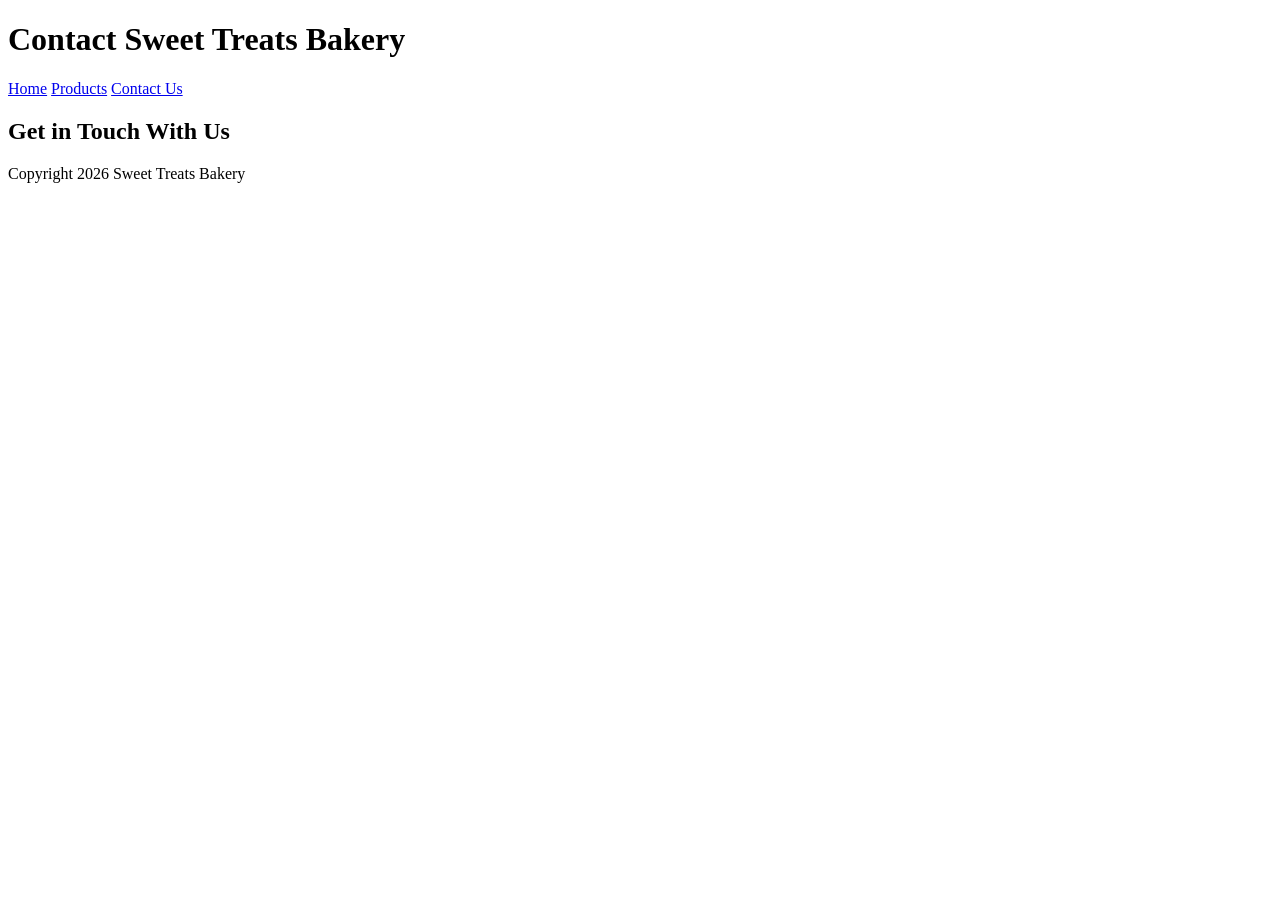
==== contact.html @ 8928def2 "Initial HTML structure created" ====
<!DOCTYPE html>
<html lang="en">
<head>
    <meta charset="UTF-8">
    <meta name="viewport" content="width=device-width, initial-scale=1.0">
    <title>Contact Us - Sweet Treats Bakery</title>
    <link rel="stylesheet" href="style.css">
    <script src="script.js" defer></script>
</head>
<body>

    <!-- Adiba Marzan - 2310806 -->

    <header>
        <h1>Contact Sweet Treats Bakery</h1>
    </header>

    <nav>
        <a href="index.html">Home</a>
        <a href="products.html">Products</a>
        <a href="contact.html">Contact Us</a>
    </nav>

    <main>
        <h2>Get in Touch With Us</h2>
    </main>

    <footer>
        <p>Copyright 2026 Sweet Treats Bakery</p>
    </footer>

</body>
</html>
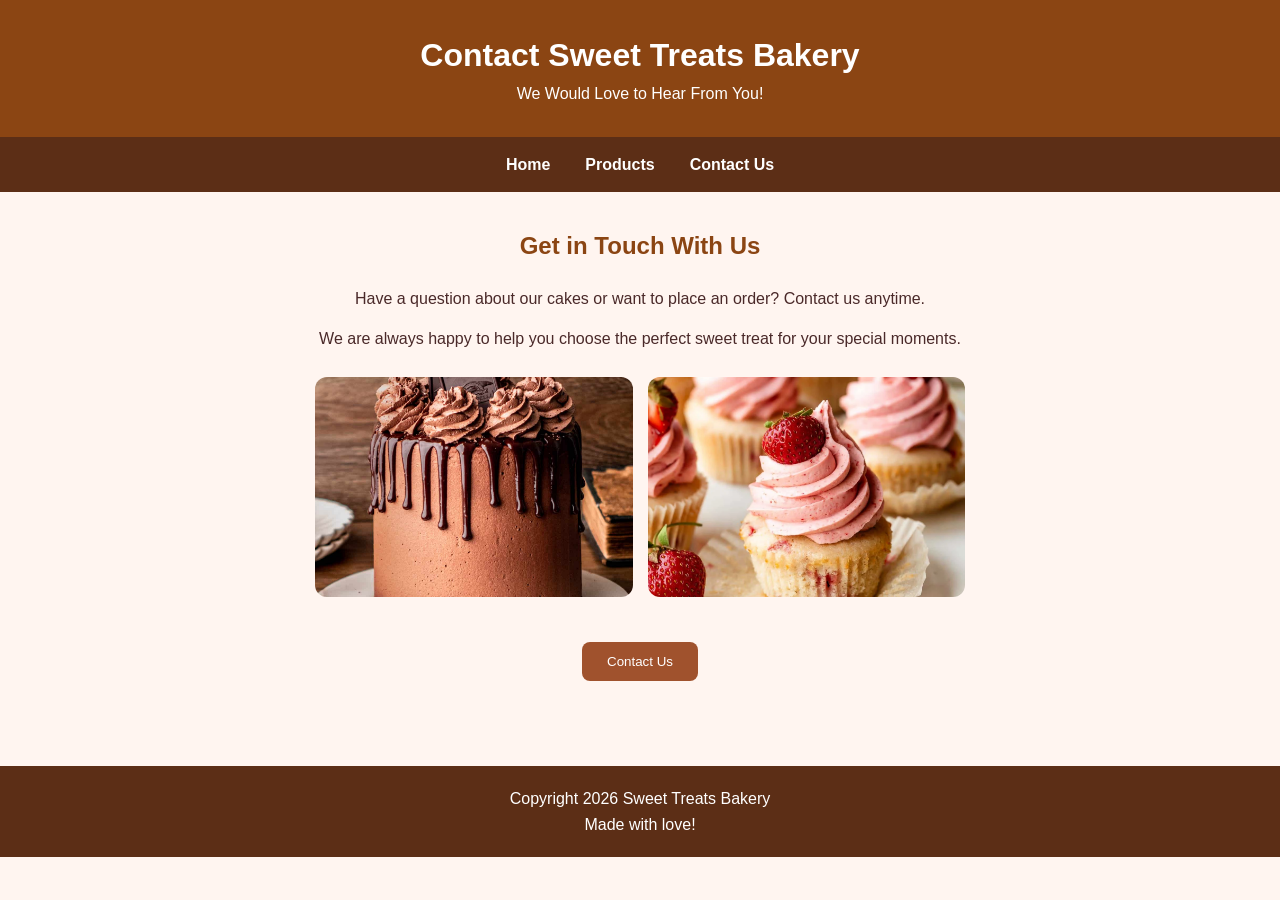
==== commit e385ba65: "Completed bakery website pages and design" ====
--- a/contact.html
+++ b/contact.html
@@ -14,6 +14,7 @@
 
     <header>
         <h1>Contact Sweet Treats Bakery</h1>
+        <p>We Would Love to Hear From You!</p>
     </header>
 
     <nav>
@@ -24,11 +25,23 @@
 
     <main>
         <h2>Get in Touch With Us</h2>
+
+        <p>Have a question about our cakes or want to place an order? Contact us anytime.</p>
+
+        <p>We are always happy to help you choose the perfect sweet treat for your special moments.</p>
+
+        <div class="contact-images">
+            <img src="images/cake1.jpg" alt="Bakery cake">
+            <img src="images/cupcake1.jpg" alt="Bakery cupcakes">
+        </div>
+
+        <button onclick="showContact()">Contact Us</button>
     </main>
 
     <footer>
         <p>Copyright 2026 Sweet Treats Bakery</p>
+        <p>Made with love!</p>
     </footer>
 
 </body>
-</html>
+</html>
--- a/style.css
+++ b/style.css
@@ -0,0 +1,121 @@
+* {
+    margin: 0;
+    padding: 0;
+    box-sizing: border-box;
+}
+
+body {
+    font-family: Arial, sans-serif;
+    background-color: #fff5f0;
+    color: #4a2929;
+    line-height: 1.6;
+}
+
+header {
+    background-color: #8b4513;
+    color: white;
+    text-align: center;
+    padding: 30px;
+}
+
+nav {
+    background-color: #5c2e16;
+    display: flex;
+    justify-content: center;
+    gap: 35px;
+    padding: 15px;
+}
+
+nav a {
+    color: white;
+    text-decoration: none;
+    font-weight: bold;
+}
+
+nav a:hover {
+    color: #ffd700;
+}
+
+main {
+    padding: 35px;
+    text-align: center;
+}
+
+h2 {
+    color: #8b4513;
+    margin-bottom: 20px;
+}
+
+main p {
+    margin: 15px auto;
+    max-width: 800px;
+}
+
+.home-section {
+    display: flex;
+    align-items: center;
+    justify-content: space-around;
+    gap: 30px;
+    flex-wrap: wrap;
+}
+
+.home-content {
+    flex: 1;
+    min-width: 250px;
+}
+
+.home-images,
+.product-images,
+.contact-images {
+    display: grid;
+    grid-template-columns: repeat(2, 1fr);
+    gap: 15px;
+    margin: 25px auto;
+    max-width: 650px;
+}
+
+img {
+    width: 100%;
+    height: 220px;
+    object-fit: cover;
+    border-radius: 12px;
+}
+
+button {
+    background-color: #a0522d;
+    color: white;
+    border: none;
+    padding: 12px 25px;
+    border-radius: 8px;
+    cursor: pointer;
+    margin: 20px;
+}
+
+button:hover {
+    background-color: #5c2e16;
+}
+
+footer {
+    background-color: #5c2e16;
+    color: white;
+    text-align: center;
+    padding: 20px;
+    margin-top: 30px;
+}
+
+@media (max-width: 600px) {
+    .home-section {
+        flex-direction: column;
+    }
+
+    nav {
+        gap: 15px;
+        flex-wrap: wrap;
+    }
+
+    .home-images,
+    .product-images,
+    .contact-images {
+        grid-template-columns: 1fr;
+    }
+}
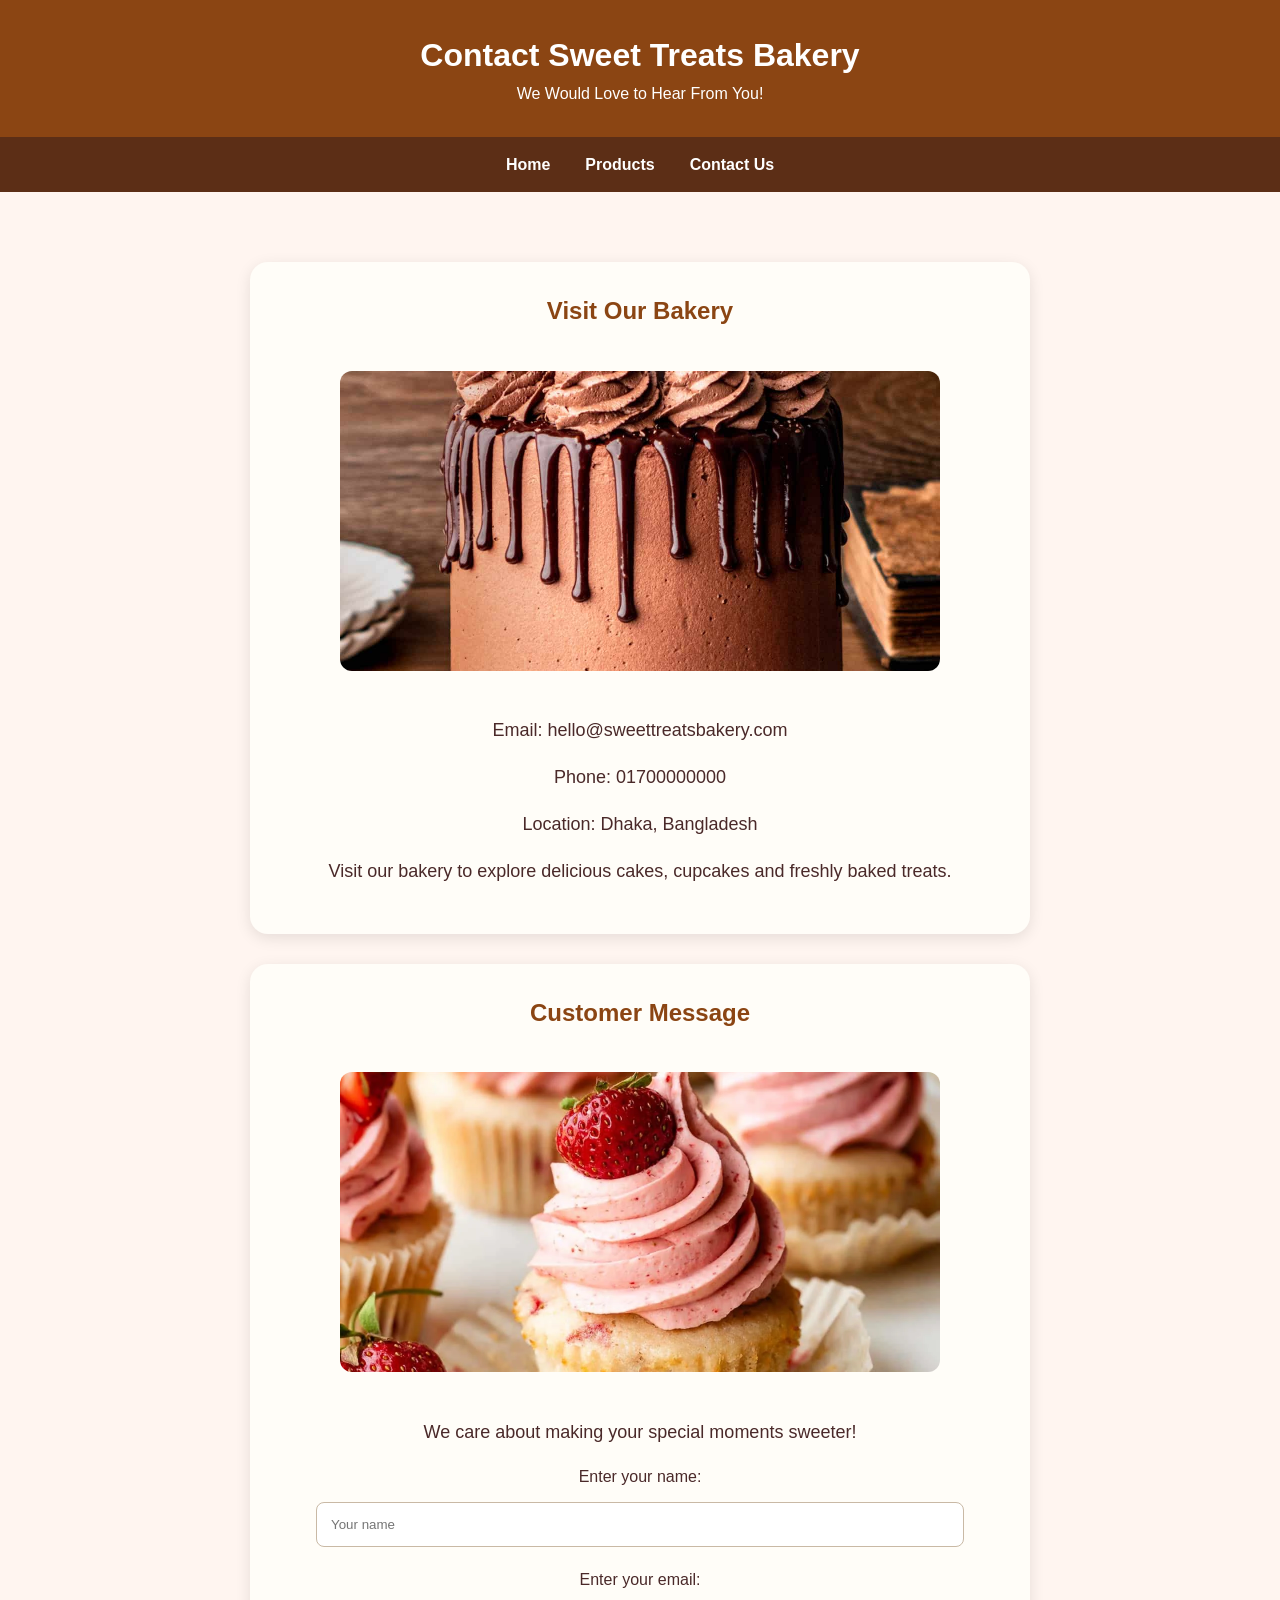
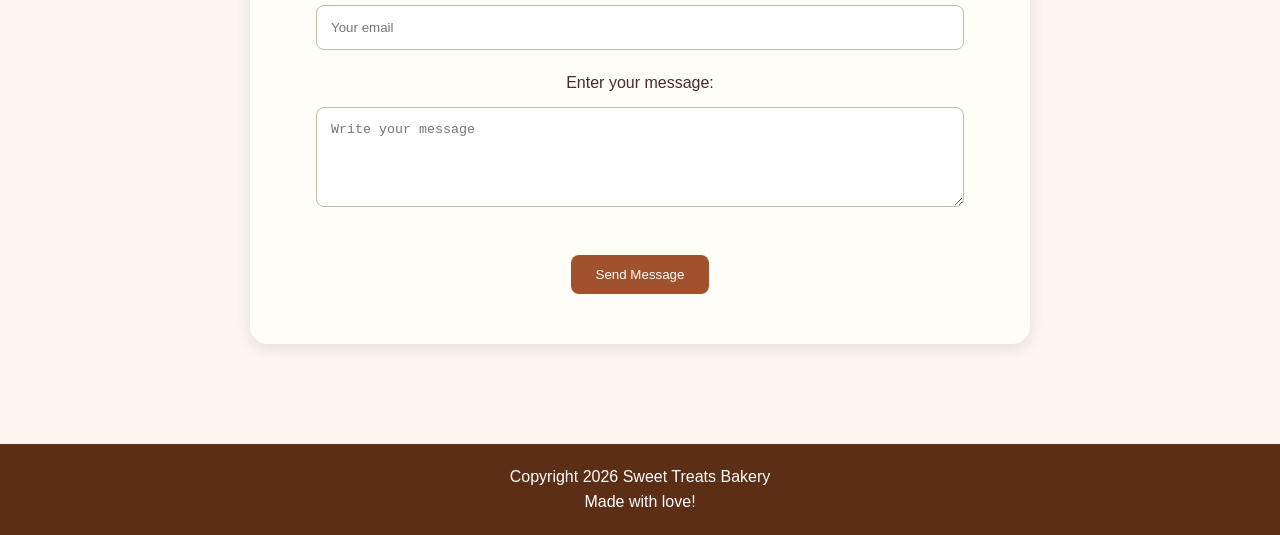
==== commit eb172656: "Added brownie product and updated products page" ====
--- a/contact.html
+++ b/contact.html
@@ -24,18 +24,49 @@
     </nav>
 
     <main>
-        <h2>Get in Touch With Us</h2>
+        
+<main class="contact-page">
 
-        <p>Have a question about our cakes or want to place an order? Contact us anytime.</p>
+    <section class="contact-card">
+        <h2>Visit Our Bakery</h2>
 
-        <p>We are always happy to help you choose the perfect sweet treat for your special moments.</p>
+        <img src="images/cake1.jpg" alt="Sweet Treats Bakery">
 
-        <div class="contact-images">
-            <img src="images/cake1.jpg" alt="Bakery cake">
-            <img src="images/cupcake1.jpg" alt="Bakery cupcakes">
-        </div>
+        <p>Email: hello@sweettreatsbakery.com</p>
+        <p>Phone: 01700000000</p>
+        <p>Location: Dhaka, Bangladesh</p>
 
-        <button onclick="showContact()">Contact Us</button>
+        <p>
+            Visit our bakery to explore delicious cakes,
+            cupcakes and freshly baked treats.
+        </p>
+    </section>
+
+    <section class="contact-card">
+        <h2>Customer Message</h2>
+
+        <img src="images/cupcake1.jpg" alt="Fresh cupcakes">
+
+        <p>We care about making your special moments sweeter!</p>
+
+        <form>
+            <label>Enter your name:</label>
+            <input type="text" placeholder="Your name">
+
+            <label>Enter your email:</label>
+            <input type="email" placeholder="Your email">
+
+            <label>Enter your message:</label>
+            <textarea placeholder="Write your message"></textarea>
+
+            <button type="button" onclick="showContact()">
+                Send Message
+            </button>
+        </form>
+    </section>
+
+</main>
+
     </main>
 
     <footer>
--- a/style.css
+++ b/style.css
@@ -118,4 +118,50 @@
     .contact-images {
         grid-template-columns: 1fr;
     }
-}+}
+
+.contact-page {
+    display: grid;
+    grid-template-columns: 1fr;
+    gap: 30px;
+    max-width: 850px;
+    margin: auto;
+}
+
+.contact-card {
+    background-color: #fffdf8;
+    padding: 30px;
+    border-radius: 18px;
+    box-shadow: 0 4px 15px rgba(0,0,0,0.1);
+    text-align: center;
+}
+
+.contact-card img {
+    width: 100%;
+    max-width: 600px;
+    height: 300px;
+    object-fit: cover;
+    margin: 20px 0;
+}
+
+.contact-card p {
+    font-size: 18px;
+    margin: 18px;
+}
+
+.contact-card input,
+.contact-card textarea {
+    width: 90%;
+    padding: 14px;
+    margin: 12px 0 20px;
+    border: 1px solid #c9b9a5;
+    border-radius: 8px;
+}
+
+.contact-card textarea {
+    height: 100px;
+}
+
+.contact-card label {
+    display: block;
+}
